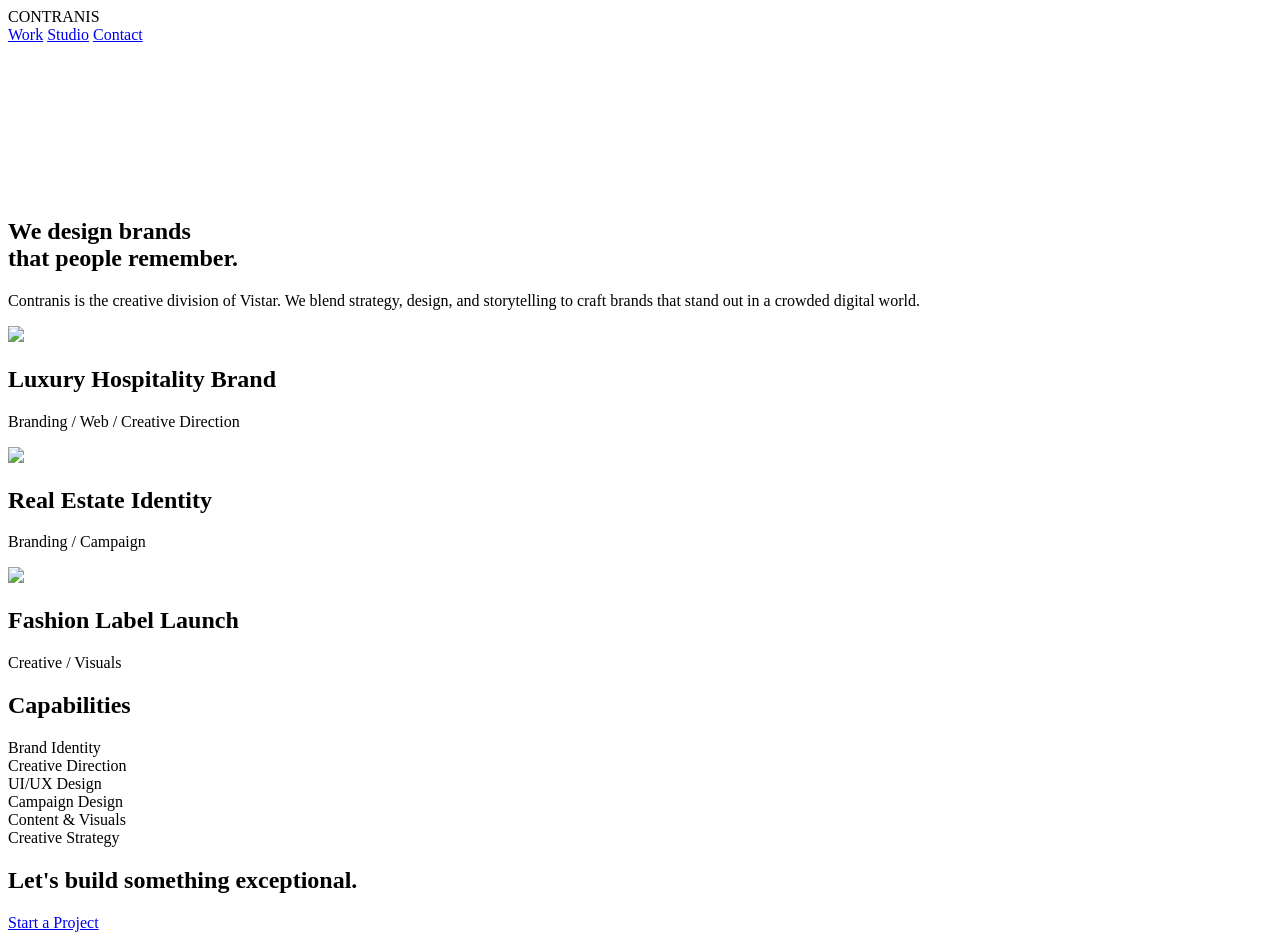
==== contranis.html @ eb8b45b0 "Create contranis.html" ====
<!DOCTYPE html>
<html lang="en">
<head>
<meta charset="UTF-8">
<meta name="viewport" content="width=device-width, initial-scale=1.0">
<title>Contranis — Creative Studio</title>

<link href="https://fonts.googleapis.com/css2?family=Inter:wght@300;400;600&family=Playfair+Display:wght@500;600&display=swap" rel="stylesheet">

<link rel="stylesheet" href="contranis.css">
</head>

<body>

<!-- NAV -->
<nav class="nav">
  <div class="logo">CONTRANIS</div>
  <div class="links">
    <a href="#">Work</a>
    <a href="#">Studio</a>
    <a href="#">Contact</a>
  </div>
</nav>

<!-- HERO -->
<section class="hero">

  <!-- VIDEO BACKGROUND -->
  <video autoplay muted loop playsinline class="hero-video">
    <source src="videos/hero.mp4" type="video/mp4">
  </video>

  <!-- DARK OVERLAY -->
  <div class="hero-overlay"></div>

  <!-- TEXT -->
  <div class="hero-content">
    <h1>We design brands<br>that people remember.</h1>
  </div>

</section>

<!-- STATEMENT -->
<section class="statement">
  <p>
    Contranis is the creative division of Vistar.  
    We blend strategy, design, and storytelling to craft brands that stand out in a crowded digital world.
  </p>
</section>

<!-- FEATURED WORK -->
<section class="work">

  <div class="project">
    <img src="images/project1.jpg">
    <div class="overlay">
      <h2>Luxury Hospitality Brand</h2>
      <p>Branding / Web / Creative Direction</p>
    </div>
  </div>

  <div class="project">
    <img src="images/project2.jpg">
    <div class="overlay">
      <h2>Real Estate Identity</h2>
      <p>Branding / Campaign</p>
    </div>
  </div>

  <div class="project">
    <img src="images/project3.jpg">
    <div class="overlay">
      <h2>Fashion Label Launch</h2>
      <p>Creative / Visuals</p>
    </div>
  </div>

</section>

<!-- CAPABILITIES -->
<section class="capabilities">

  <h2>Capabilities</h2>

  <div class="cap-grid">
    <div>Brand Identity</div>
    <div>Creative Direction</div>
    <div>UI/UX Design</div>
    <div>Campaign Design</div>
    <div>Content & Visuals</div>
    <div>Creative Strategy</div>
  </div>

</section>

<!-- CTA -->
<section class="cta">
  <h2>Let's build something exceptional.</h2>
  <a href="#">Start a Project</a>
</section>

</body>
</html>
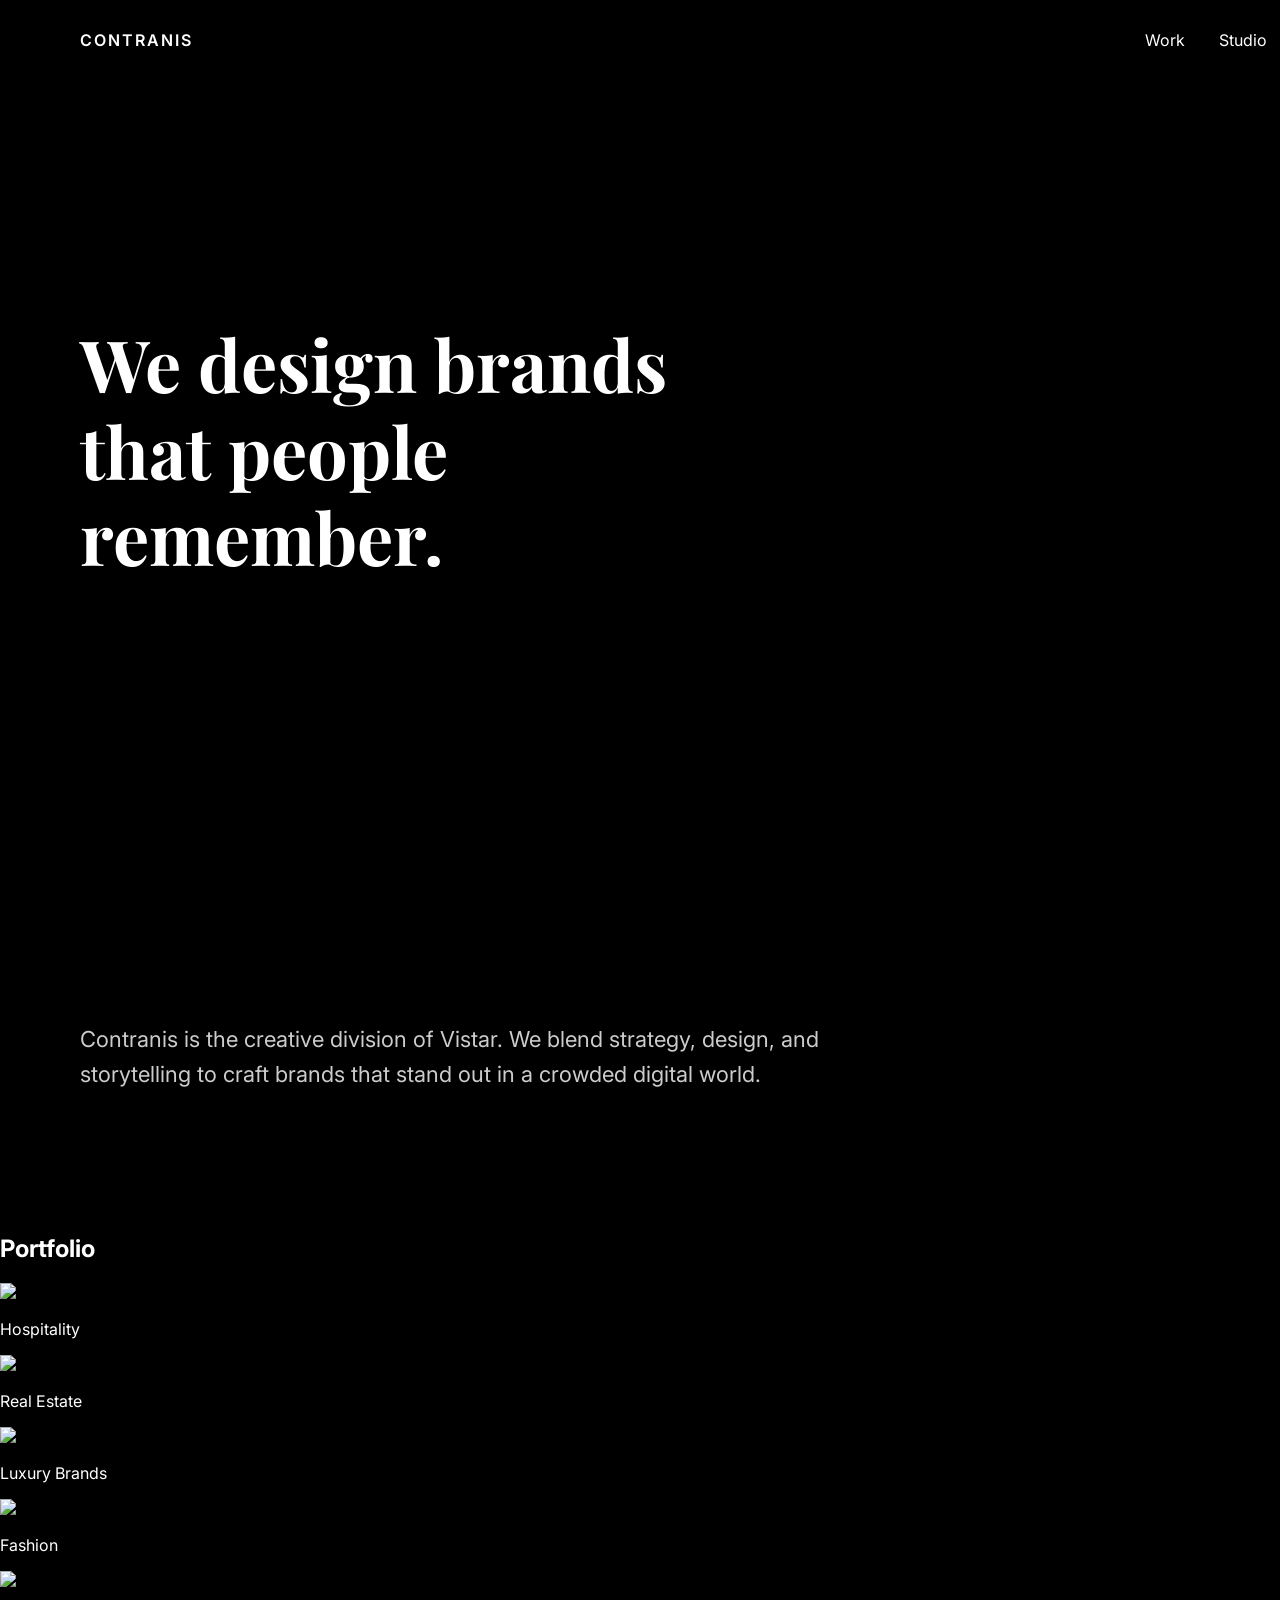
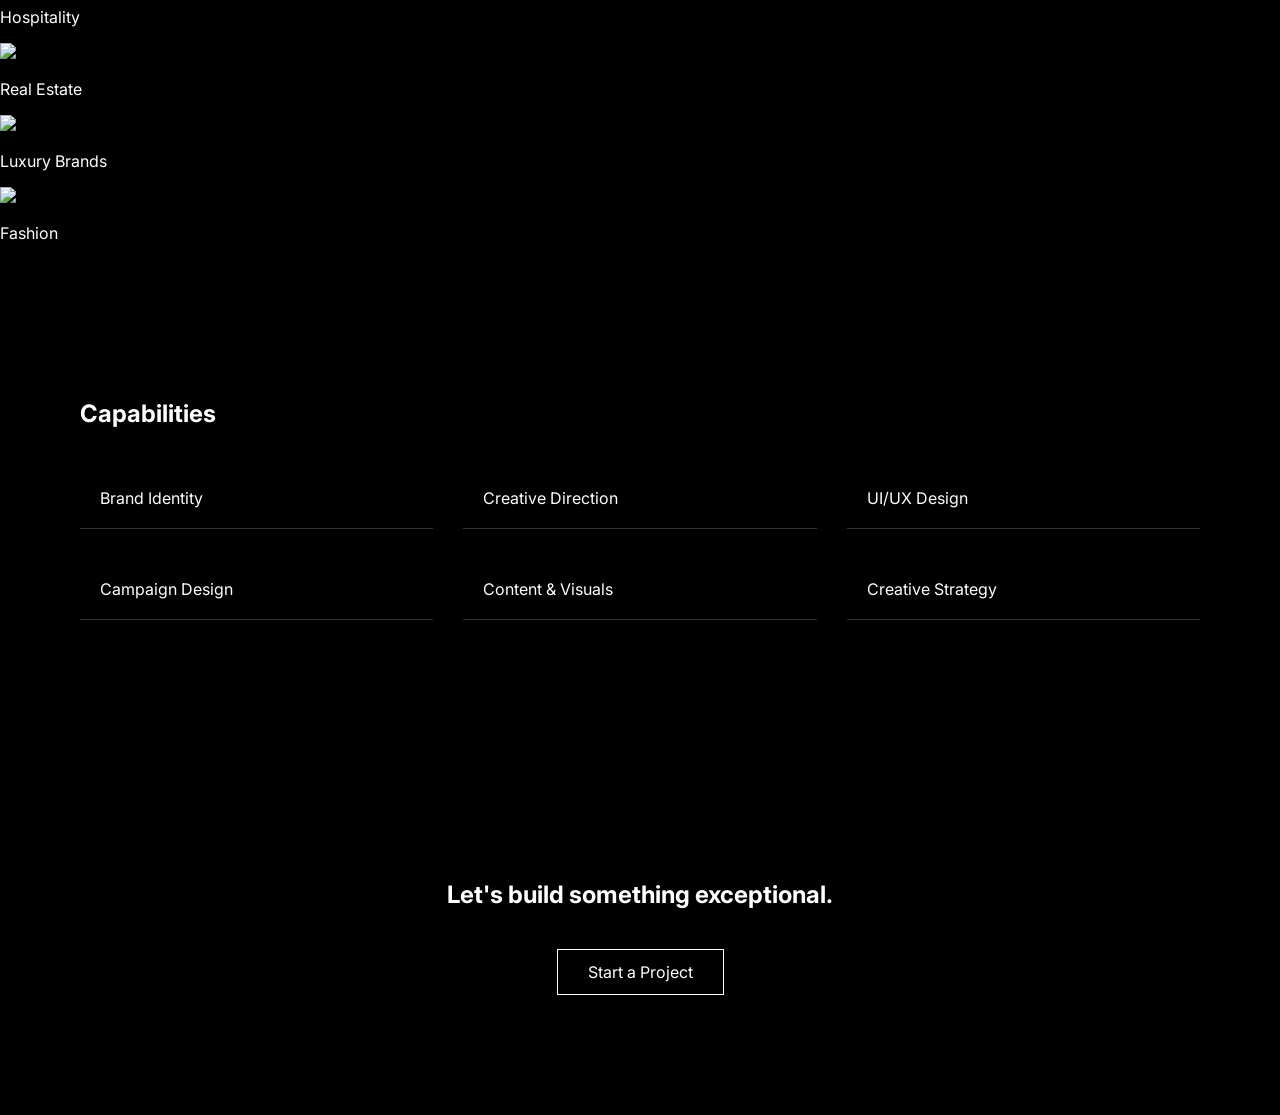
==== commit 99a65e3a: "Refactor portfolio section with horizontal scrolling" ====
--- a/contranis.html
+++ b/contranis.html
@@ -49,32 +49,56 @@
 </section>
 
 <!-- FEATURED WORK -->
-<section class="work">
+<section class="horizontal-work">
+  <h2 class="section-title">Portfolio</h2>
 
-  <div class="project">
-    <img src="images/project1.jpg">
-    <div class="overlay">
-      <h2>Luxury Hospitality Brand</h2>
-      <p>Branding / Web / Creative Direction</p>
+  <div class="scroll-container">
+    <div class="scroll-track">
+
+      <div class="scroll-item">
+        <img src="images/work1.jpg">
+        <p>Hospitality</p>
+      </div>
+
+      <div class="scroll-item">
+        <img src="images/work2.jpg">
+        <p>Real Estate</p>
+      </div>
+
+      <div class="scroll-item">
+        <img src="images/work3.jpg">
+        <p>Luxury Brands</p>
+      </div>
+
+      <div class="scroll-item">
+        <img src="images/work4.jpg">
+        <p>Fashion</p>
+      </div>
+
+      <!-- DUPLICATE FOR SMOOTH LOOP -->
+
+      <div class="scroll-item">
+        <img src="images/work1.jpg">
+        <p>Hospitality</p>
+      </div>
+
+      <div class="scroll-item">
+        <img src="images/work2.jpg">
+        <p>Real Estate</p>
+      </div>
+
+      <div class="scroll-item">
+        <img src="images/work3.jpg">
+        <p>Luxury Brands</p>
+      </div>
+
+      <div class="scroll-item">
+        <img src="images/work4.jpg">
+        <p>Fashion</p>
+      </div>
+
     </div>
   </div>
-
-  <div class="project">
-    <img src="images/project2.jpg">
-    <div class="overlay">
-      <h2>Real Estate Identity</h2>
-      <p>Branding / Campaign</p>
-    </div>
-  </div>
-
-  <div class="project">
-    <img src="images/project3.jpg">
-    <div class="overlay">
-      <h2>Fashion Label Launch</h2>
-      <p>Creative / Visuals</p>
-    </div>
-  </div>
-
 </section>
 
 <!-- CAPABILITIES -->
--- a/contranis.css
+++ b/contranis.css
@@ -0,0 +1,168 @@
+body {
+  margin: 0;
+  font-family: 'Inter', sans-serif;
+  background: #000;
+  color: white;
+}
+
+/* NAV */
+.nav {
+  display: flex;
+  justify-content: space-between;
+  padding: 30px 80px;
+  position: fixed;
+  width: 100%;
+  z-index: 1000;
+}
+
+.logo {
+  font-weight: 600;
+  letter-spacing: 2px;
+}
+
+.links a {
+  margin-left: 30px;
+  color: white;
+  text-decoration: none;
+}
+
+/* HERO SECTION */
+.hero {
+  position: relative;
+  height: 100vh;
+  overflow: hidden;
+}
+
+/* VIDEO */
+.hero-video {
+  position: absolute;
+  top: 50%;
+  left: 50%;
+  width: 120%;
+  height: 120%;
+  object-fit: cover;
+  transform: translate(-50%, -50%);
+  z-index: 1;
+}
+
+/* OVERLAY */
+.hero-overlay {
+  position: absolute;
+  width: 100%;
+  height: 100%;
+  background: rgba(0,0,0,0.5);
+  z-index: 2;
+}
+
+/* TEXT */
+.hero-content {
+  position: relative;
+  z-index: 3;
+  height: 100%;
+  display: flex;
+  align-items: center;
+  padding: 0 80px;
+}
+
+.hero-content h1 {
+  font-family: 'Playfair Display', serif;
+  font-size: 72px;
+  line-height: 1.2;
+  max-width: 700px;
+  opacity: 0;
+  transform: translateY(40px);
+  animation: fadeUp 1.2s ease forwards;
+  animation-delay: 0.5s;
+}
+
+@keyframes fadeUp {
+  to {
+    opacity: 1;
+    transform: translateY(0);
+  }
+}
+
+/* STATEMENT */
+.statement {
+  padding: 100px 80px;
+  max-width: 800px;
+}
+
+.statement p {
+  font-size: 22px;
+  line-height: 1.6;
+  color: #ccc;
+}
+
+/* WORK */
+.work {
+  display: grid;
+  grid-template-columns: 1fr;
+}
+
+.project {
+  position: relative;
+}
+
+.project img {
+  width: 100%;
+  height: 80vh;
+  object-fit: cover;
+  filter: brightness(80%);
+  transition: 0.5s;
+}
+
+.project:hover img {
+  filter: brightness(50%);
+}
+
+.overlay {
+  position: absolute;
+  bottom: 40px;
+  left: 40px;
+}
+
+.overlay h2 {
+  margin: 0;
+}
+
+/* CAPABILITIES */
+.capabilities {
+  padding: 120px 80px;
+}
+
+.capabilities h2 {
+  margin-bottom: 40px;
+}
+
+.cap-grid {
+  display: grid;
+  grid-template-columns: repeat(3, 1fr);
+  gap: 30px;
+}
+
+.cap-grid div {
+  padding: 20px;
+  border-bottom: 1px solid #333;
+}
+
+/* CTA */
+.cta {
+  padding: 120px 80px;
+  text-align: center;
+}
+
+.cta a {
+  display: inline-block;
+  margin-top: 20px;
+  padding: 12px 30px;
+  border: 1px solid white;
+  text-decoration: none;
+  color: white;
+  transition: 0.3s;
+}
+
+.cta a:hover {
+  background: white;
+  color: black;
+}
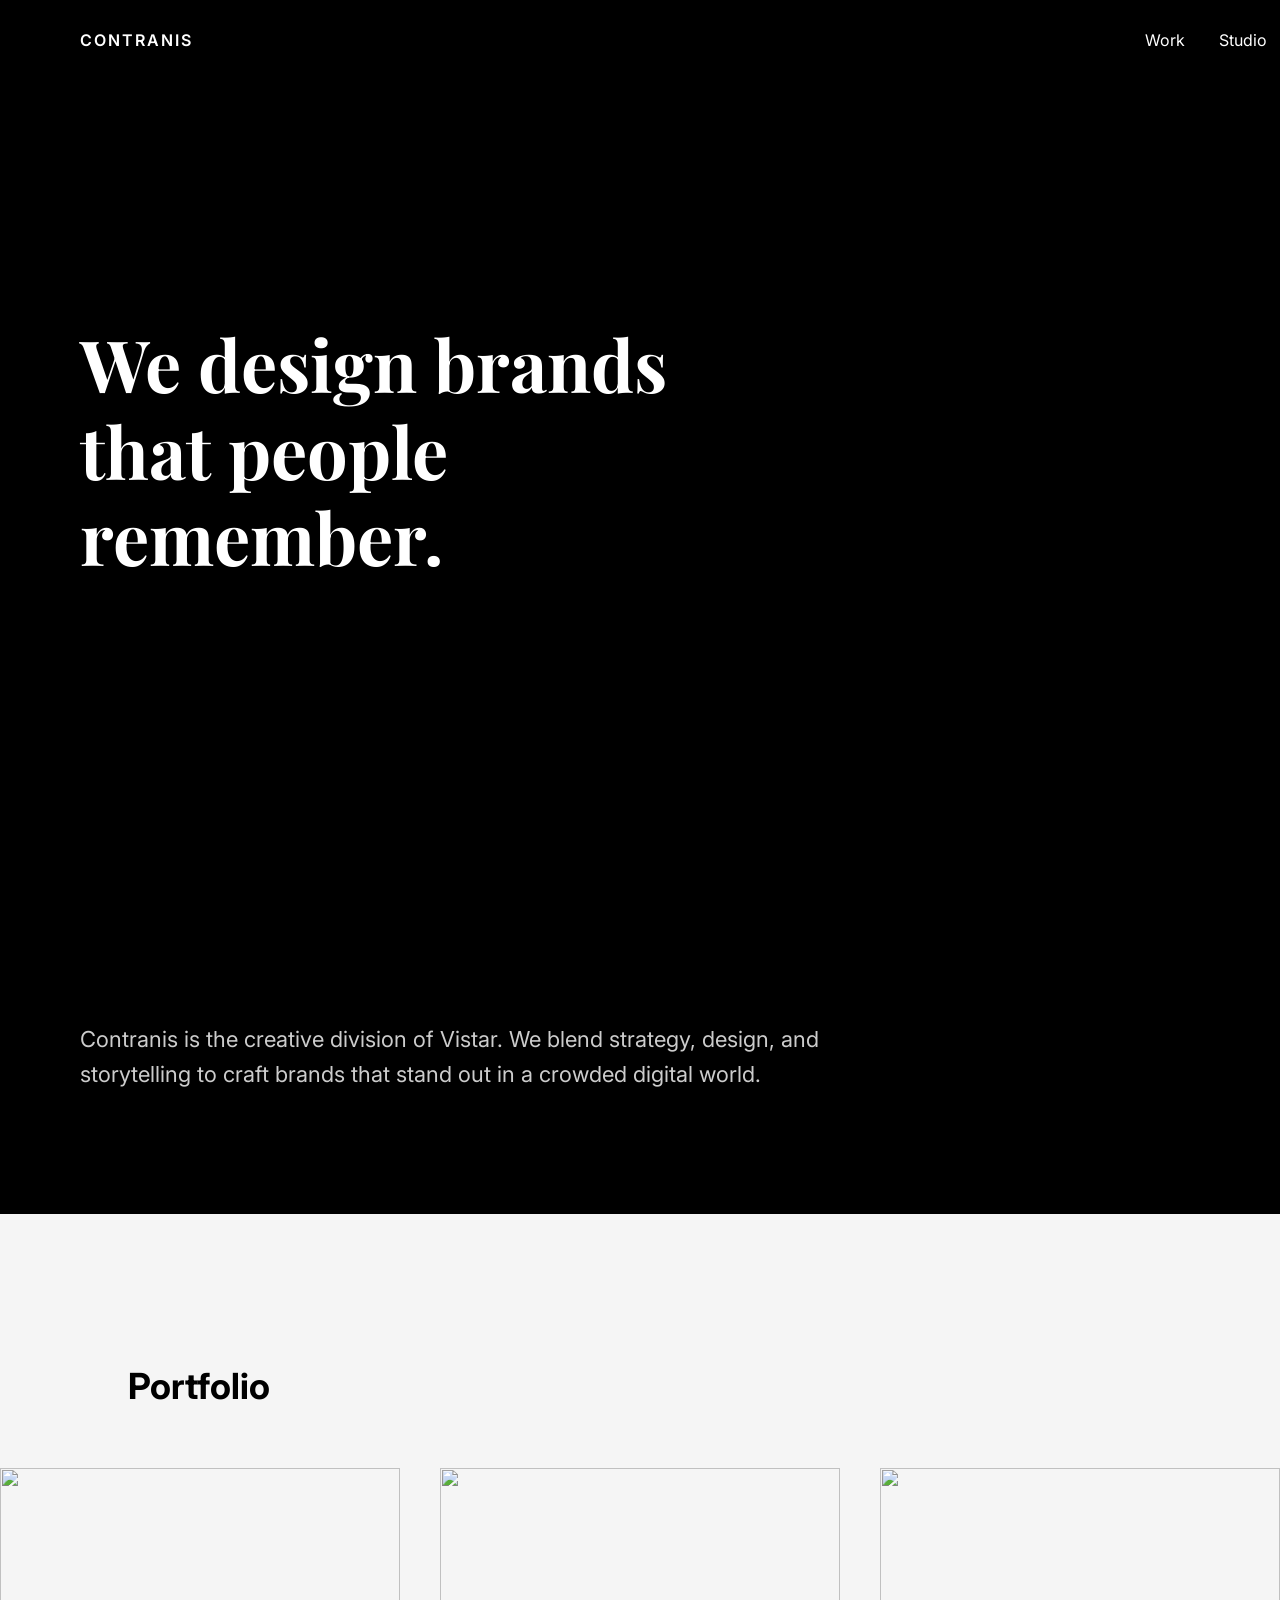
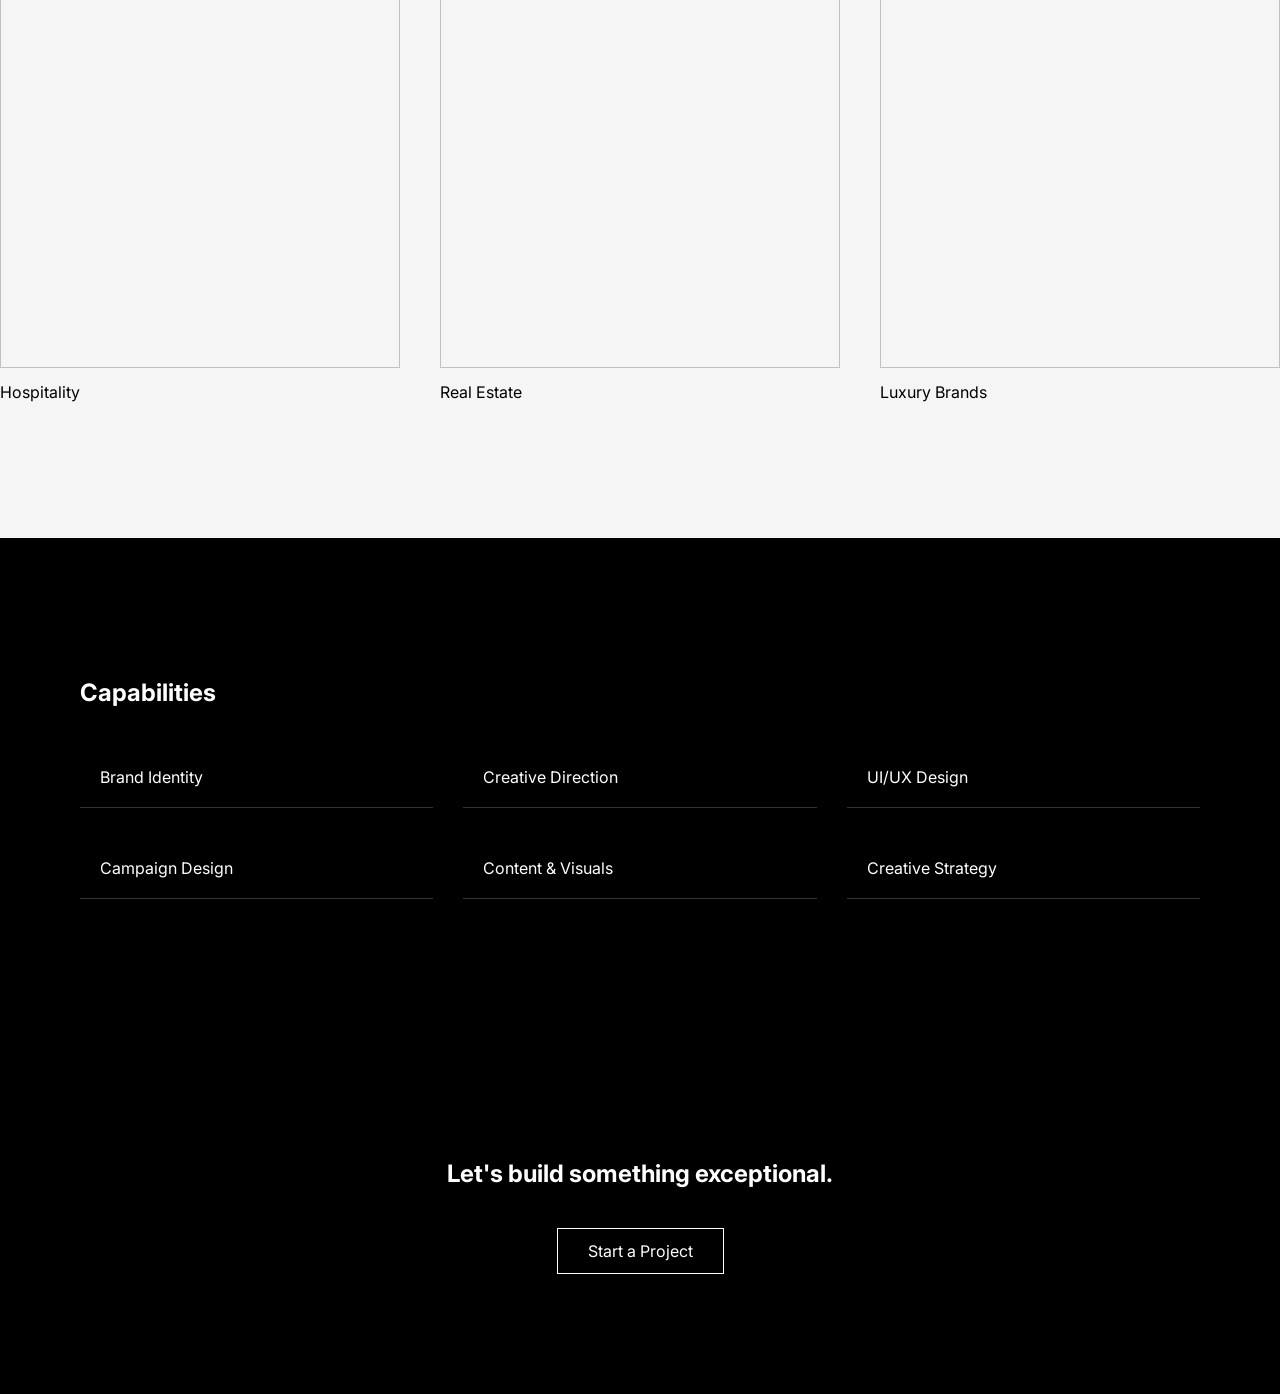
==== commit f0b85335: "Update contranis.html" ====
--- a/contranis.html
+++ b/contranis.html
@@ -10,7 +10,7 @@
 <link rel="stylesheet" href="contranis.css">
 </head>
 
-<body>
+<body class="contranis-theme">
 
 <!-- NAV -->
 <nav class="nav">
--- a/contranis.css
+++ b/contranis.css
@@ -151,6 +151,56 @@
   padding: 120px 80px;
   text-align: center;
 }
+/* HORIZONTAL PORTFOLIO */
+.horizontal-work {
+  padding: 120px 0;
+  background: #f5f5f5;
+  color: #000;
+  overflow: hidden;
+}
+
+.horizontal-work .section-title {
+  padding-left: 10%;
+  margin-bottom: 60px;
+  font-size: 36px;
+}
+
+.scroll-container {
+  overflow: hidden;
+  position: relative;
+}
+
+.scroll-track {
+  display: flex;
+  gap: 40px;
+  width: max-content;
+  animation: scrollLeft 20s linear infinite;
+}
+
+.scroll-item {
+  min-width: 400px;
+}
+
+.scroll-item img {
+  width: 100%;
+  height: 500px;
+  object-fit: cover;
+}
+
+.scroll-item p {
+  margin-top: 10px;
+  font-size: 16px;
+}
+
+/* ANIMATION */
+@keyframes scrollLeft {
+  0% {
+    transform: translateX(0);
+  }
+  100% {
+    transform: translateX(-50%);
+  }
+}
 
 .cta a {
   display: inline-block;
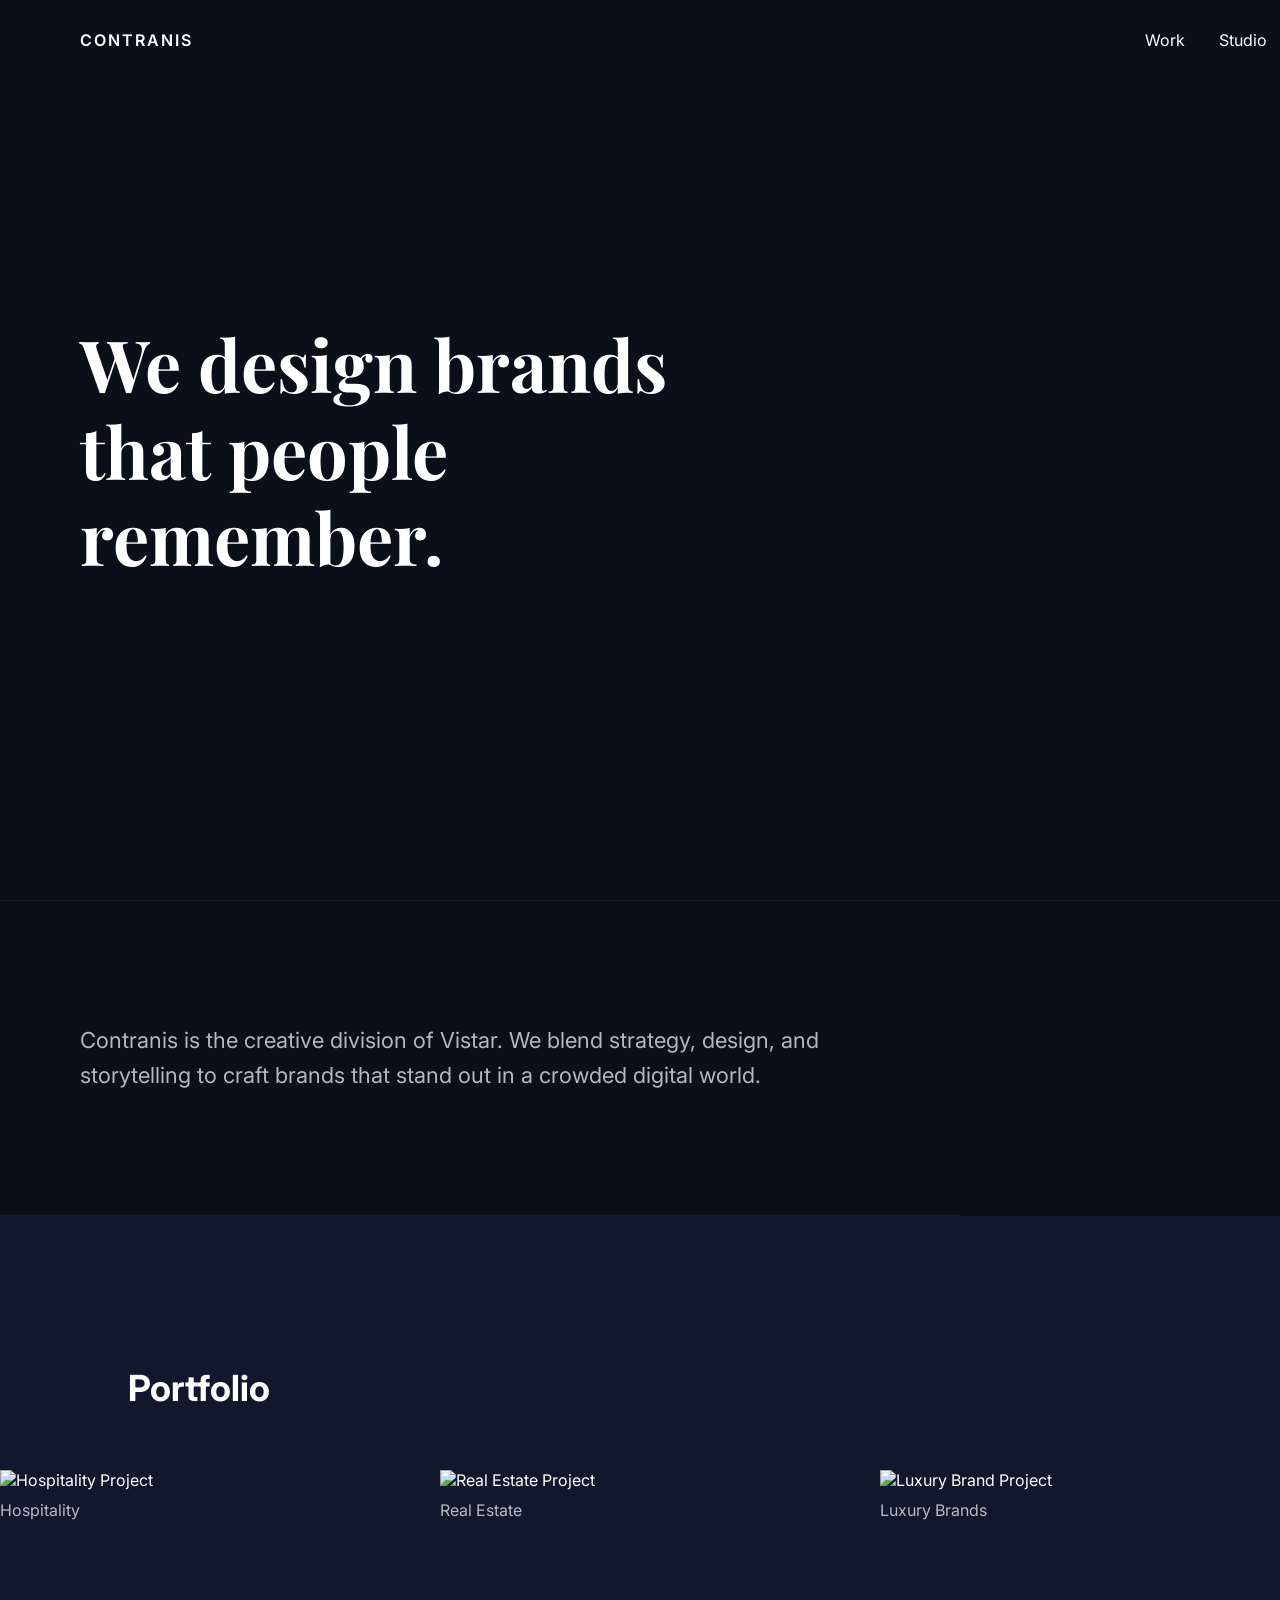
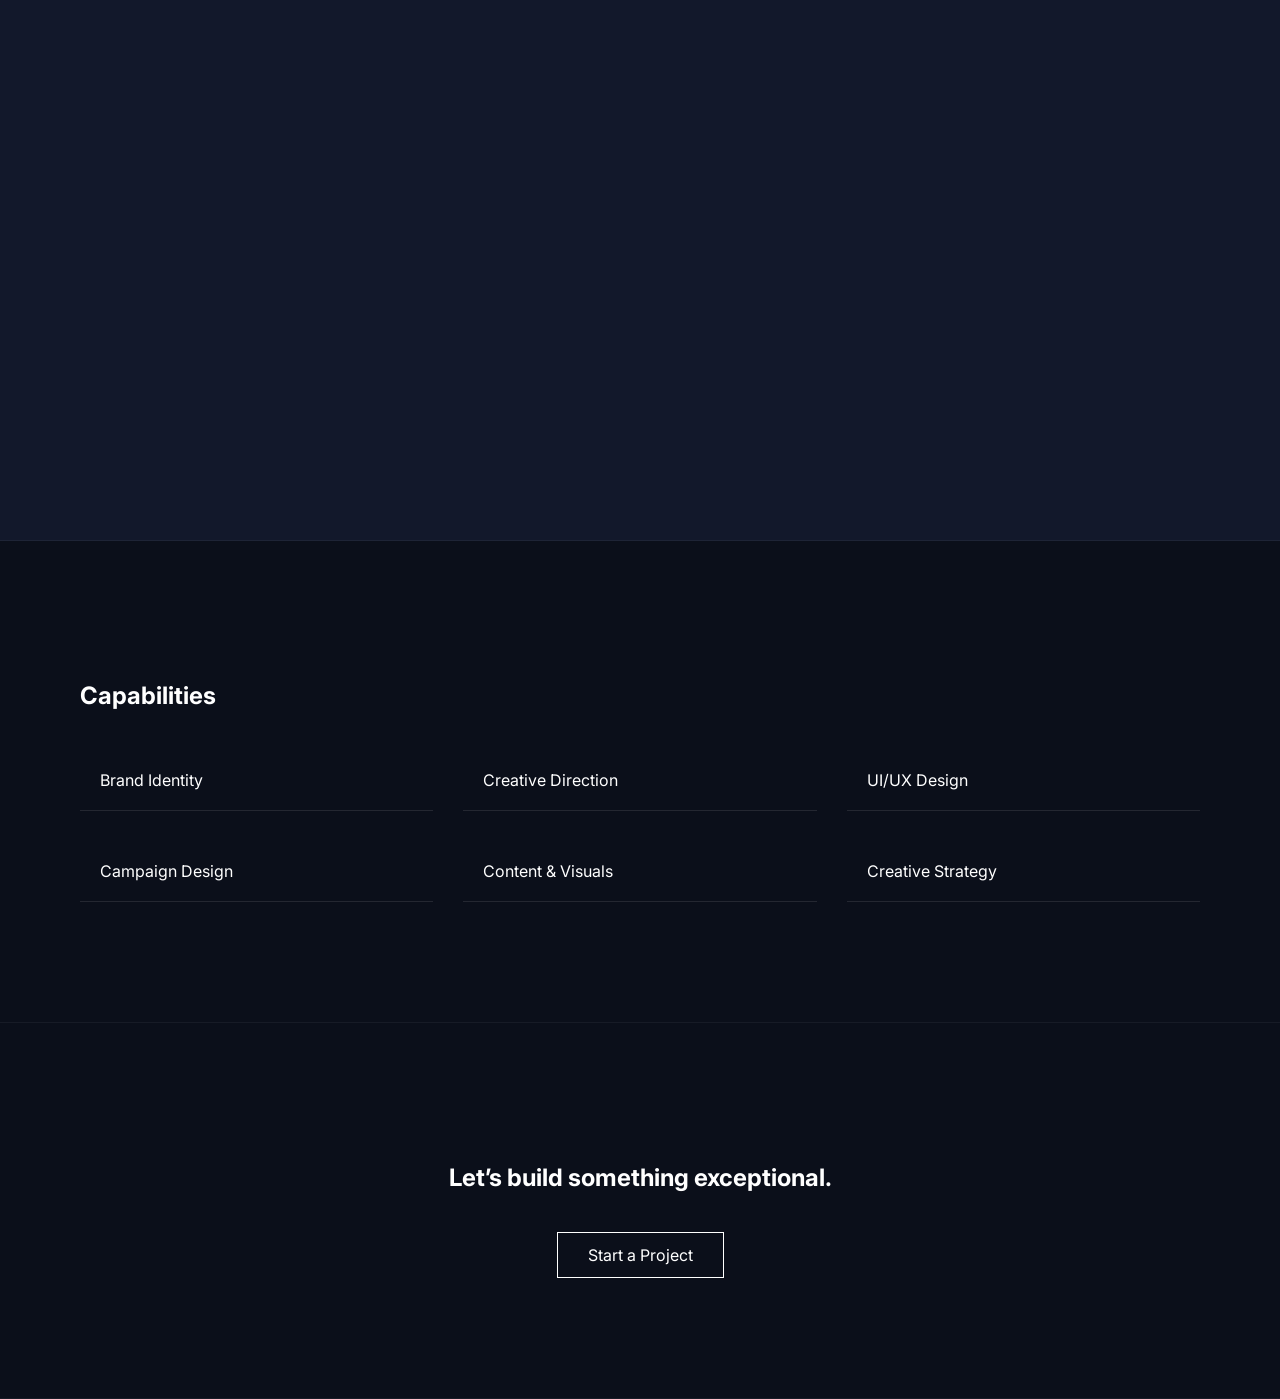
==== commit 41c97956: "Update HTML structure and fix image paths" ====
--- a/contranis.html
+++ b/contranis.html
@@ -3,10 +3,13 @@
 <head>
 <meta charset="UTF-8">
 <meta name="viewport" content="width=device-width, initial-scale=1.0">
+
 <title>Contranis — Creative Studio</title>
 
+<!-- FONTS -->
 <link href="https://fonts.googleapis.com/css2?family=Inter:wght@300;400;600&family=Playfair+Display:wght@500;600&display=swap" rel="stylesheet">
 
+<!-- CSS -->
 <link rel="stylesheet" href="contranis.css">
 </head>
 
@@ -27,10 +30,11 @@
 
   <!-- VIDEO BACKGROUND -->
   <video autoplay muted loop playsinline class="hero-video">
-    <source src="videos/hero.mp4" type="video/mp4">
+    <source src="./videos/hero.mp4" type="video/mp4">
+    Your browser does not support the video tag.
   </video>
 
-  <!-- DARK OVERLAY -->
+  <!-- OVERLAY -->
   <div class="hero-overlay"></div>
 
   <!-- TEXT -->
@@ -43,57 +47,57 @@
 <!-- STATEMENT -->
 <section class="statement">
   <p>
-    Contranis is the creative division of Vistar.  
+    Contranis is the creative division of Vistar.
     We blend strategy, design, and storytelling to craft brands that stand out in a crowded digital world.
   </p>
 </section>
 
-<!-- FEATURED WORK -->
+<!-- PORTFOLIO -->
 <section class="horizontal-work">
   <h2 class="section-title">Portfolio</h2>
 
   <div class="scroll-container">
     <div class="scroll-track">
 
+      <!-- ITEMS -->
       <div class="scroll-item">
-        <img src="images/work1.jpg">
+        <img src="./images/work1.jpg" alt="Hospitality Project">
         <p>Hospitality</p>
       </div>
 
       <div class="scroll-item">
-        <img src="images/work2.jpg">
+        <img src="./images/work2.jpg" alt="Real Estate Project">
         <p>Real Estate</p>
       </div>
 
       <div class="scroll-item">
-        <img src="images/work3.jpg">
+        <img src="./images/work3.jpg" alt="Luxury Brand Project">
         <p>Luxury Brands</p>
       </div>
 
       <div class="scroll-item">
-        <img src="images/work4.jpg">
+        <img src="./images/work4.jpg" alt="Fashion Project">
         <p>Fashion</p>
       </div>
 
-      <!-- DUPLICATE FOR SMOOTH LOOP -->
-
+      <!-- DUPLICATE FOR SMOOTH SCROLL -->
       <div class="scroll-item">
-        <img src="images/work1.jpg">
+        <img src="./images/work1.jpg" alt="">
         <p>Hospitality</p>
       </div>
 
       <div class="scroll-item">
-        <img src="images/work2.jpg">
+        <img src="./images/work2.jpg" alt="">
         <p>Real Estate</p>
       </div>
 
       <div class="scroll-item">
-        <img src="images/work3.jpg">
+        <img src="./images/work3.jpg" alt="">
         <p>Luxury Brands</p>
       </div>
 
       <div class="scroll-item">
-        <img src="images/work4.jpg">
+        <img src="./images/work4.jpg" alt="">
         <p>Fashion</p>
       </div>
 
@@ -103,7 +107,6 @@
 
 <!-- CAPABILITIES -->
 <section class="capabilities">
-
   <h2>Capabilities</h2>
 
   <div class="cap-grid">
@@ -114,12 +117,11 @@
     <div>Content & Visuals</div>
     <div>Creative Strategy</div>
   </div>
-
 </section>
 
 <!-- CTA -->
 <section class="cta">
-  <h2>Let's build something exceptional.</h2>
+  <h2>Let’s build something exceptional.</h2>
   <a href="#">Start a Project</a>
 </section>
 
--- a/contranis.css
+++ b/contranis.css
@@ -1,11 +1,12 @@
+/* RESET */
 body {
   margin: 0;
   font-family: 'Inter', sans-serif;
-  background: #000;
   color: white;
-}
-
-/* NAV */
+  background: #000; /* Vistar default stays black */
+}
+
+/* ================= NAV ================= */
 .nav {
   display: flex;
   justify-content: space-between;
@@ -26,7 +27,7 @@
   text-decoration: none;
 }
 
-/* HERO SECTION */
+/* ================= HERO ================= */
 .hero {
   position: relative;
   height: 100vh;
@@ -45,12 +46,12 @@
   z-index: 1;
 }
 
-/* OVERLAY */
+/* OVERLAY (FIXED TO NAVY) */
 .hero-overlay {
   position: absolute;
   width: 100%;
   height: 100%;
-  background: rgba(0,0,0,0.5);
+  background: rgba(11, 15, 26, 0.6);
   z-index: 2;
 }
 
@@ -82,7 +83,7 @@
   }
 }
 
-/* STATEMENT */
+/* ================= STATEMENT ================= */
 .statement {
   padding: 100px 80px;
   max-width: 800px;
@@ -94,68 +95,11 @@
   color: #ccc;
 }
 
-/* WORK */
-.work {
-  display: grid;
-  grid-template-columns: 1fr;
-}
-
-.project {
-  position: relative;
-}
-
-.project img {
-  width: 100%;
-  height: 80vh;
-  object-fit: cover;
-  filter: brightness(80%);
-  transition: 0.5s;
-}
-
-.project:hover img {
-  filter: brightness(50%);
-}
-
-.overlay {
-  position: absolute;
-  bottom: 40px;
-  left: 40px;
-}
-
-.overlay h2 {
-  margin: 0;
-}
-
-/* CAPABILITIES */
-.capabilities {
-  padding: 120px 80px;
-}
-
-.capabilities h2 {
-  margin-bottom: 40px;
-}
-
-.cap-grid {
-  display: grid;
-  grid-template-columns: repeat(3, 1fr);
-  gap: 30px;
-}
-
-.cap-grid div {
-  padding: 20px;
-  border-bottom: 1px solid #333;
-}
-
-/* CTA */
-.cta {
-  padding: 120px 80px;
-  text-align: center;
-}
-/* HORIZONTAL PORTFOLIO */
+/* ================= HORIZONTAL PORTFOLIO ================= */
 .horizontal-work {
   padding: 120px 0;
-  background: #f5f5f5;
-  color: #000;
+  background: #12182b;
+  color: #fff;
   overflow: hidden;
 }
 
@@ -190,9 +134,9 @@
 .scroll-item p {
   margin-top: 10px;
   font-size: 16px;
-}
-
-/* ANIMATION */
+  color: #aaa;
+}
+
 @keyframes scrollLeft {
   0% {
     transform: translateX(0);
@@ -200,6 +144,32 @@
   100% {
     transform: translateX(-50%);
   }
+}
+
+/* ================= CAPABILITIES ================= */
+.capabilities {
+  padding: 120px 80px;
+}
+
+.capabilities h2 {
+  margin-bottom: 40px;
+}
+
+.cap-grid {
+  display: grid;
+  grid-template-columns: repeat(3, 1fr);
+  gap: 30px;
+}
+
+.cap-grid div {
+  padding: 20px;
+  border-bottom: 1px solid rgba(255,255,255,0.1);
+}
+
+/* ================= CTA ================= */
+.cta {
+  padding: 120px 80px;
+  text-align: center;
 }
 
 .cta a {
@@ -216,3 +186,33 @@
   background: white;
   color: black;
 }
+
+/* ================= CONTRANIS NAVY THEME ================= */
+
+body.contranis-theme {
+  background: #0b0f1a !important;
+  color: #ffffff !important;
+}
+
+/* Sections */
+.contranis-theme .hero,
+.contranis-theme .statement,
+.contranis-theme .capabilities,
+.contranis-theme .cta {
+  background: #0b0f1a !important;
+}
+
+/* Portfolio section */
+.contranis-theme .horizontal-work {
+  background: #12182b !important;
+}
+
+/* Text */
+.contranis-theme p {
+  color: rgba(255,255,255,0.7);
+}
+
+/* Borders */
+.contranis-theme section {
+  border-bottom: 1px solid rgba(255,255,255,0.05);
+}
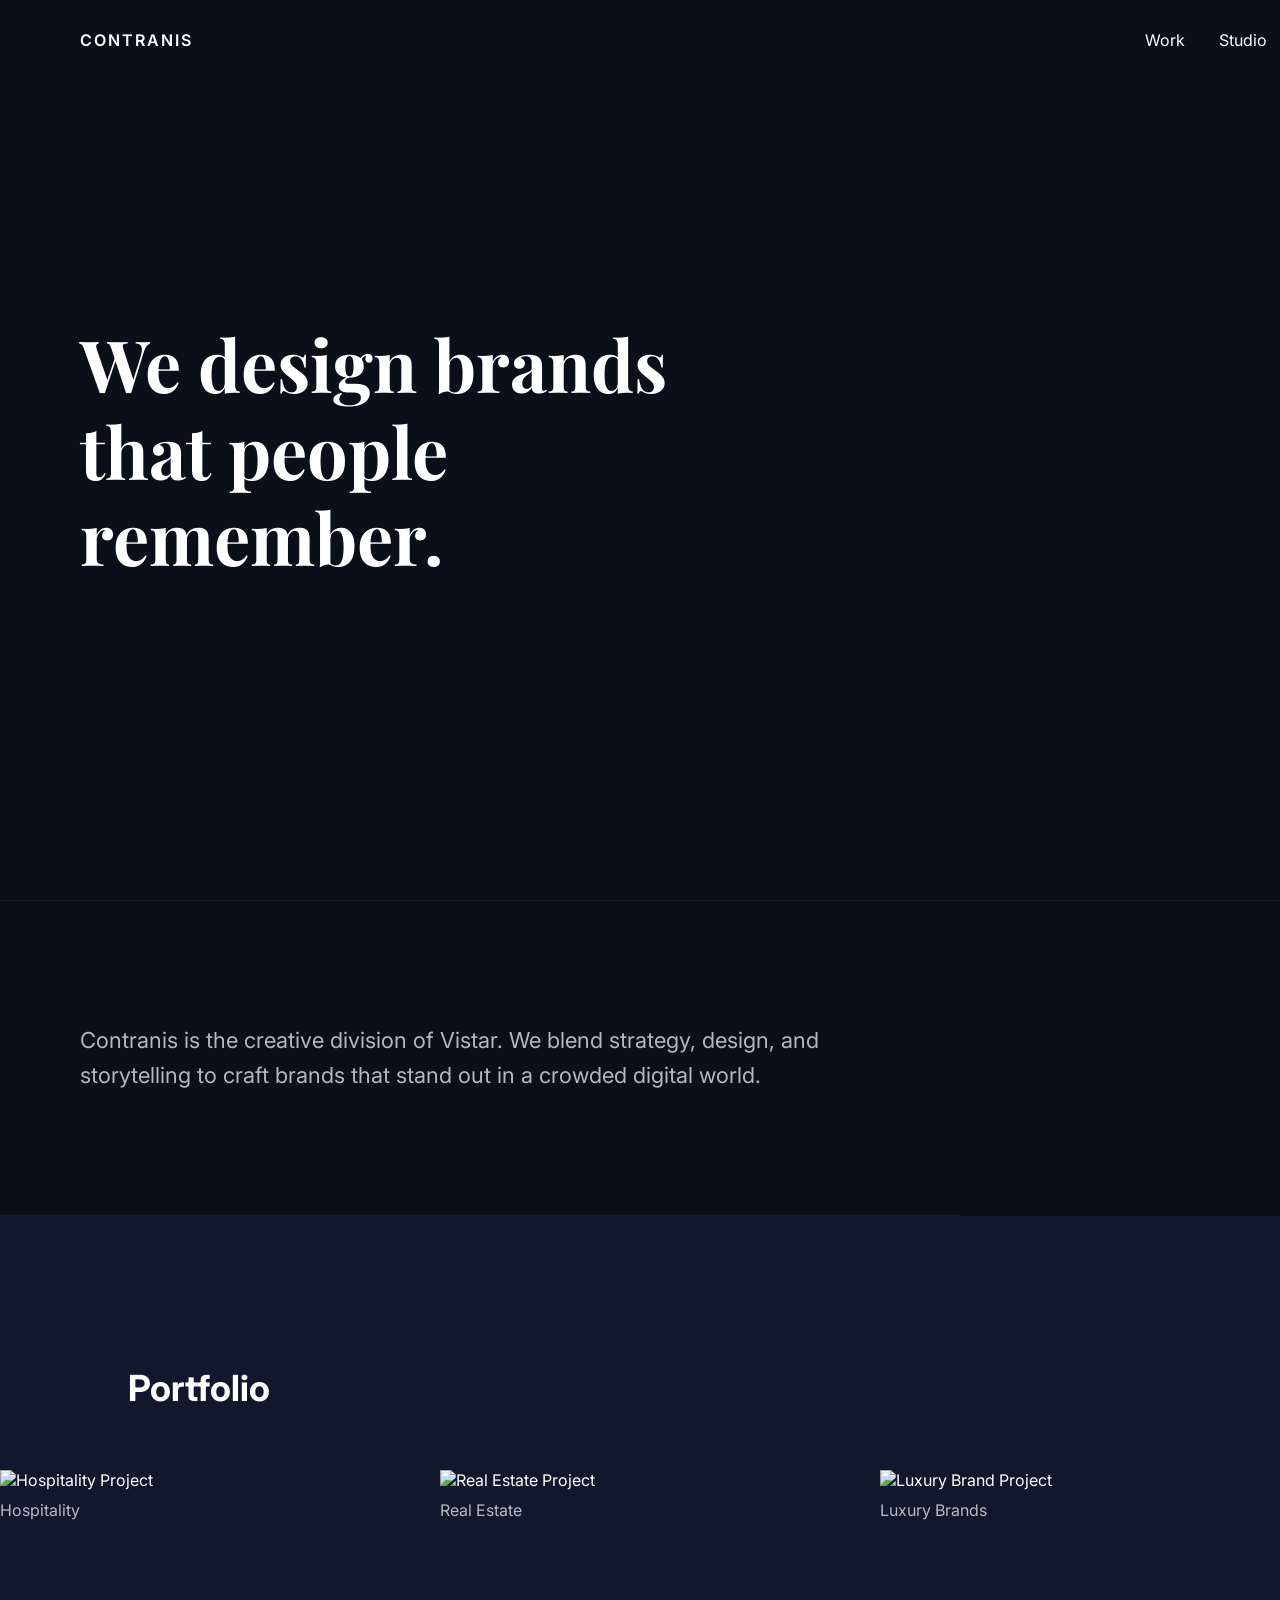
==== commit 1087039e: "Remove capabilities section and update final CTA" ====
--- a/contranis.html
+++ b/contranis.html
@@ -105,25 +105,15 @@
   </div>
 </section>
 
-<!-- CAPABILITIES -->
-<section class="capabilities">
-  <h2>Capabilities</h2>
 
-  <div class="cap-grid">
-    <div>Brand Identity</div>
-    <div>Creative Direction</div>
-    <div>UI/UX Design</div>
-    <div>Campaign Design</div>
-    <div>Content & Visuals</div>
-    <div>Creative Strategy</div>
-  </div>
+
+<!-- <section class="final-cta">
+
+  <h1>LET’S WORK<br>TOGETHER</h1>
+
+  <a href="#" class="cta-button">Contact Us</a>
+
+  <p class="cta-sub">Founded in 2025 • Contranis Studio</p>
+
 </section>
-
-<!-- CTA -->
-<section class="cta">
-  <h2>Let’s build something exceptional.</h2>
-  <a href="#">Start a Project</a>
-</section>
-
-</body>
-</html>
+  
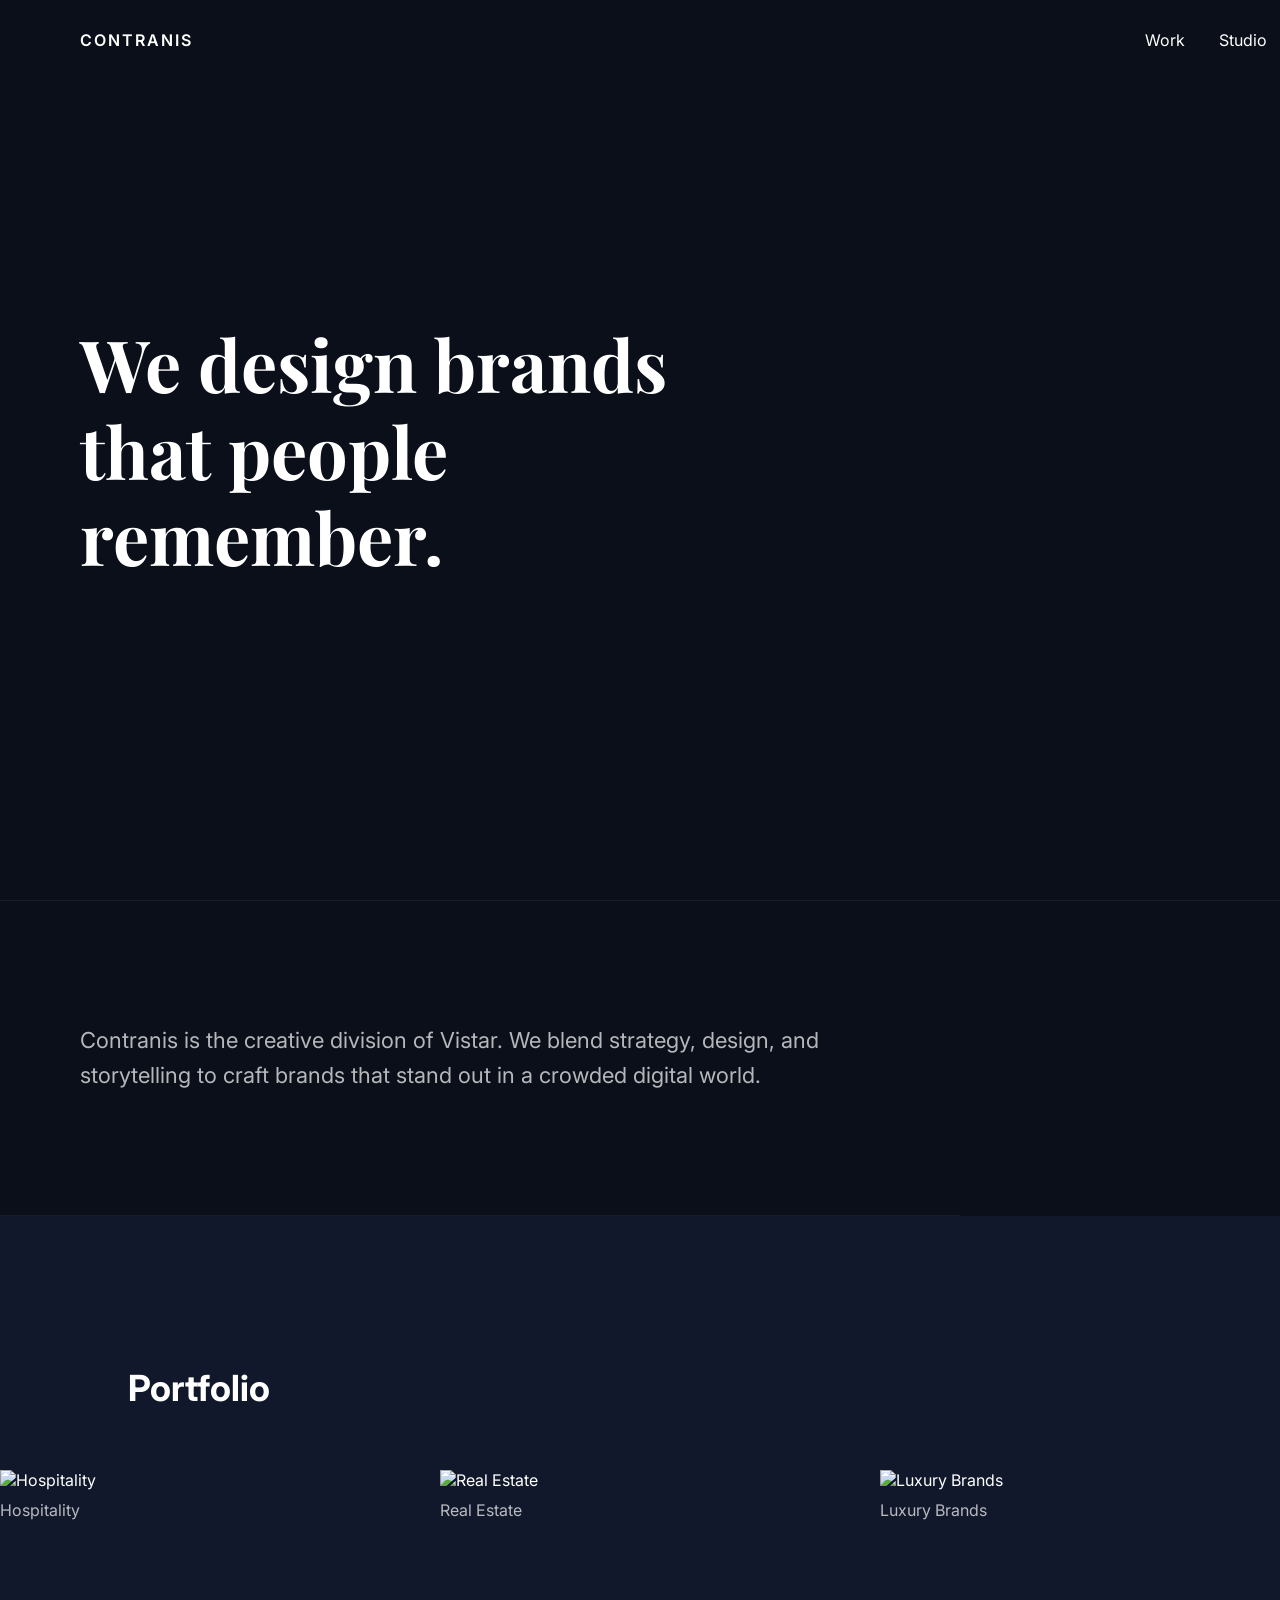
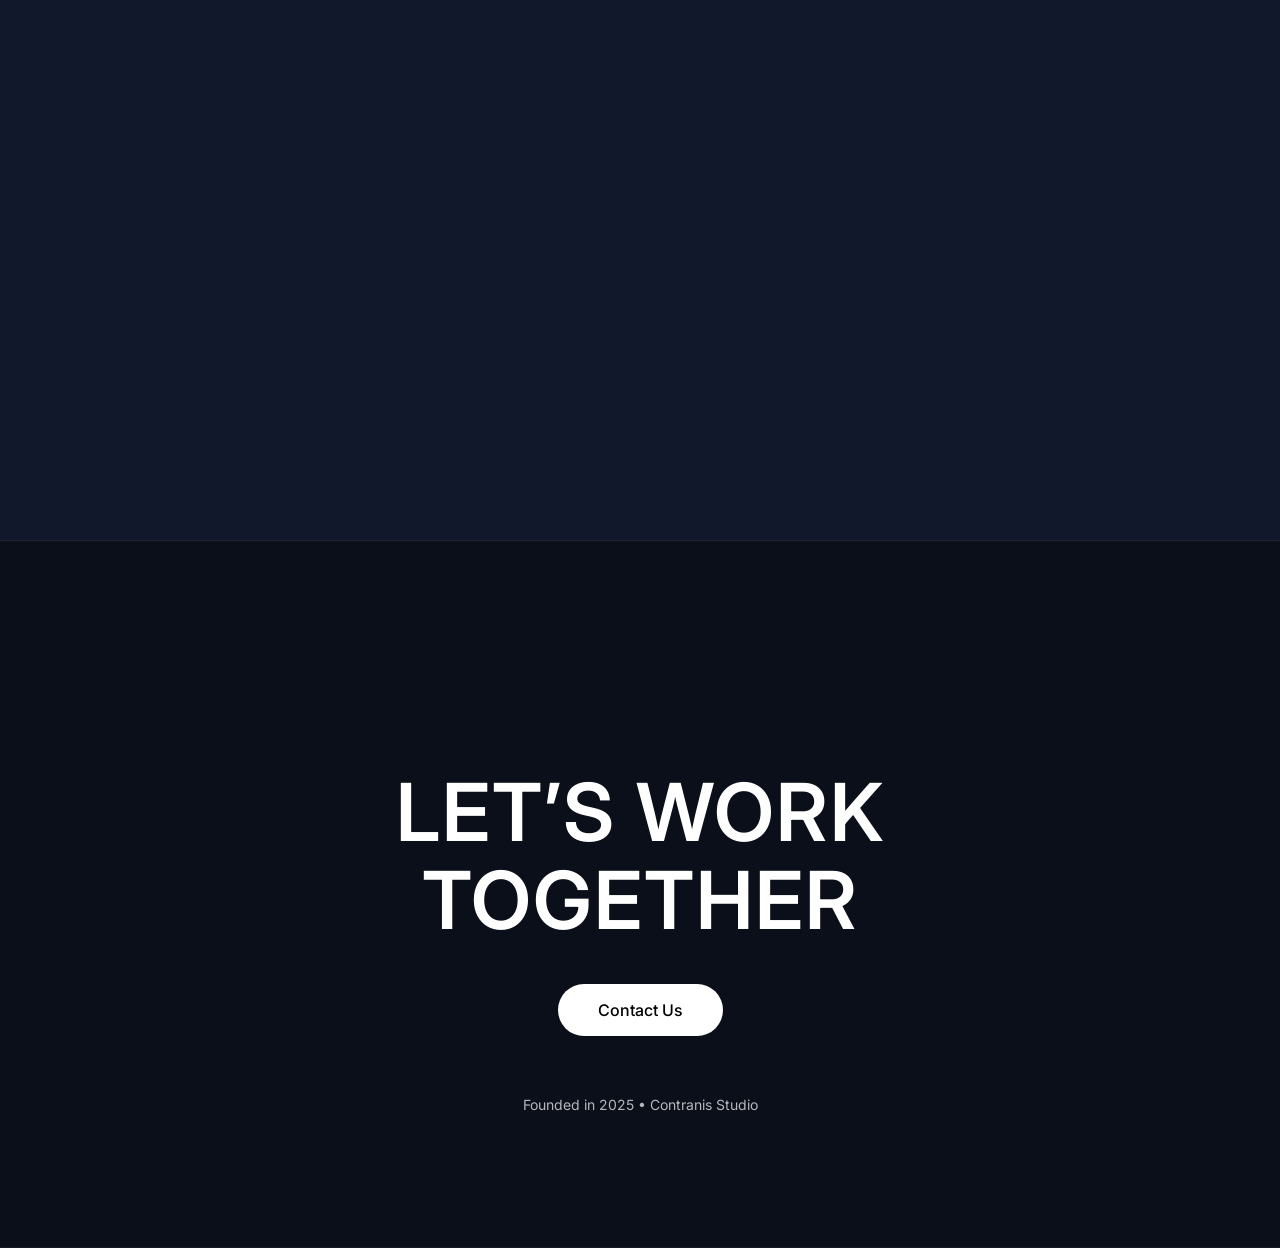
==== commit a55b2ee7: "Refactor contranis.html for cleaner structure" ====
--- a/contranis.html
+++ b/contranis.html
@@ -1,119 +1,110 @@
 <!DOCTYPE html>
 <html lang="en">
 <head>
-<meta charset="UTF-8">
-<meta name="viewport" content="width=device-width, initial-scale=1.0">
+  <meta charset="UTF-8">
+  <meta name="viewport" content="width=device-width, initial-scale=1.0">
+  <title>Contranis — Creative Studio</title>
 
-<title>Contranis — Creative Studio</title>
+  <!-- FONTS -->
+  <link href="https://fonts.googleapis.com/css2?family=Inter:wght@300;400;600&family=Playfair+Display:wght@500;600&display=swap" rel="stylesheet">
 
-<!-- FONTS -->
-<link href="https://fonts.googleapis.com/css2?family=Inter:wght@300;400;600&family=Playfair+Display:wght@500;600&display=swap" rel="stylesheet">
-
-<!-- CSS -->
-<link rel="stylesheet" href="contranis.css">
+  <!-- CSS -->
+  <link rel="stylesheet" href="contranis.css">
 </head>
 
 <body class="contranis-theme">
 
-<!-- NAV -->
-<nav class="nav">
-  <div class="logo">CONTRANIS</div>
-  <div class="links">
-    <a href="#">Work</a>
-    <a href="#">Studio</a>
-    <a href="#">Contact</a>
-  </div>
-</nav>
+  <!-- NAV -->
+  <nav class="nav">
+    <div class="logo">CONTRANIS</div>
+    <div class="links">
+      <a href="#">Work</a>
+      <a href="#">Studio</a>
+      <a href="#">Contact</a>
+    </div>
+  </nav>
 
-<!-- HERO -->
-<section class="hero">
+  <!-- HERO -->
+  <section class="hero">
+    
+    <video autoplay muted loop playsinline class="hero-video">
+      <source src="./videos/hero.mp4" type="video/mp4">
+    </video>
 
-  <!-- VIDEO BACKGROUND -->
-  <video autoplay muted loop playsinline class="hero-video">
-    <source src="./videos/hero.mp4" type="video/mp4">
-    Your browser does not support the video tag.
-  </video>
+    <div class="hero-overlay"></div>
 
-  <!-- OVERLAY -->
-  <div class="hero-overlay"></div>
+    <div class="hero-content">
+      <h1>We design brands<br>that people remember.</h1>
+    </div>
 
-  <!-- TEXT -->
-  <div class="hero-content">
-    <h1>We design brands<br>that people remember.</h1>
-  </div>
+  </section>
 
-</section>
+  <!-- STATEMENT -->
+  <section class="statement">
+    <p>
+      Contranis is the creative division of Vistar.
+      We blend strategy, design, and storytelling to craft brands that stand out in a crowded digital world.
+    </p>
+  </section>
 
-<!-- STATEMENT -->
-<section class="statement">
-  <p>
-    Contranis is the creative division of Vistar.
-    We blend strategy, design, and storytelling to craft brands that stand out in a crowded digital world.
-  </p>
-</section>
+  <!-- PORTFOLIO -->
+  <section class="horizontal-work">
+    <h2 class="section-title">Portfolio</h2>
 
-<!-- PORTFOLIO -->
-<section class="horizontal-work">
-  <h2 class="section-title">Portfolio</h2>
+    <div class="scroll-container">
+      <div class="scroll-track">
 
-  <div class="scroll-container">
-    <div class="scroll-track">
+        <div class="scroll-item">
+          <img src="./images/work1.jpg" alt="Hospitality">
+          <p>Hospitality</p>
+        </div>
 
-      <!-- ITEMS -->
-      <div class="scroll-item">
-        <img src="./images/work1.jpg" alt="Hospitality Project">
-        <p>Hospitality</p>
+        <div class="scroll-item">
+          <img src="./images/work2.jpg" alt="Real Estate">
+          <p>Real Estate</p>
+        </div>
+
+        <div class="scroll-item">
+          <img src="./images/work3.jpg" alt="Luxury Brands">
+          <p>Luxury Brands</p>
+        </div>
+
+        <div class="scroll-item">
+          <img src="./images/work4.jpg" alt="Fashion">
+          <p>Fashion</p>
+        </div>
+
+        <!-- Duplicate for smooth scroll -->
+        <div class="scroll-item">
+          <img src="./images/work1.jpg" alt="">
+          <p>Hospitality</p>
+        </div>
+
+        <div class="scroll-item">
+          <img src="./images/work2.jpg" alt="">
+          <p>Real Estate</p>
+        </div>
+
+        <div class="scroll-item">
+          <img src="./images/work3.jpg" alt="">
+          <p>Luxury Brands</p>
+        </div>
+
+        <div class="scroll-item">
+          <img src="./images/work4.jpg" alt="">
+          <p>Fashion</p>
+        </div>
+
       </div>
+    </div>
+  </section>
 
-      <div class="scroll-item">
-        <img src="./images/work2.jpg" alt="Real Estate Project">
-        <p>Real Estate</p>
-      </div>
+  <!-- FINAL CTA -->
+  <section class="final-cta">
+    <h1>LET’S WORK<br>TOGETHER</h1>
+    <a href="#" class="cta-button">Contact Us</a>
+    <p class="cta-sub">Founded in 2025 • Contranis Studio</p>
+  </section>
 
-      <div class="scroll-item">
-        <img src="./images/work3.jpg" alt="Luxury Brand Project">
-        <p>Luxury Brands</p>
-      </div>
-
-      <div class="scroll-item">
-        <img src="./images/work4.jpg" alt="Fashion Project">
-        <p>Fashion</p>
-      </div>
-
-      <!-- DUPLICATE FOR SMOOTH SCROLL -->
-      <div class="scroll-item">
-        <img src="./images/work1.jpg" alt="">
-        <p>Hospitality</p>
-      </div>
-
-      <div class="scroll-item">
-        <img src="./images/work2.jpg" alt="">
-        <p>Real Estate</p>
-      </div>
-
-      <div class="scroll-item">
-        <img src="./images/work3.jpg" alt="">
-        <p>Luxury Brands</p>
-      </div>
-
-      <div class="scroll-item">
-        <img src="./images/work4.jpg" alt="">
-        <p>Fashion</p>
-      </div>
-
-    </div>
-  </div>
-</section>
-
-
-
-<!-- <section class="final-cta">
-
-  <h1>LET’S WORK<br>TOGETHER</h1>
-
-  <a href="#" class="cta-button">Contact Us</a>
-
-  <p class="cta-sub">Founded in 2025 • Contranis Studio</p>
-
-</section>
-  
+</body>
+</html>
--- a/contranis.css
+++ b/contranis.css
@@ -3,7 +3,7 @@
   margin: 0;
   font-family: 'Inter', sans-serif;
   color: white;
-  background: #000; /* Vistar default stays black */
+  background: #000;
 }
 
 /* ================= NAV ================= */
@@ -46,7 +46,7 @@
   z-index: 1;
 }
 
-/* OVERLAY (FIXED TO NAVY) */
+/* OVERLAY */
 .hero-overlay {
   position: absolute;
   width: 100%;
@@ -95,12 +95,13 @@
   color: #ccc;
 }
 
-/* ================= HORIZONTAL PORTFOLIO ================= */
+/* ================= PORTFOLIO ================= */
 .horizontal-work {
   padding: 120px 0;
   background: #12182b;
   color: #fff;
   overflow: hidden;
+  position: relative;
 }
 
 .horizontal-work .section-title {
@@ -146,73 +147,69 @@
   }
 }
 
-/* ================= CAPABILITIES ================= */
-.capabilities {
-  padding: 120px 80px;
-}
-
-.capabilities h2 {
+/* ================= FINAL CTA ================= */
+.final-cta {
+  padding: 160px 20px 120px;
+  background: #0b0f1a;
+  display: flex;
+  flex-direction: column;
+  justify-content: center;
+  align-items: center;
+  text-align: center;
+}
+
+.final-cta h1 {
+  font-size: 80px;
+  line-height: 1.1;
+  font-weight: 600;
+  letter-spacing: 2px;
   margin-bottom: 40px;
 }
 
-.cap-grid {
-  display: grid;
-  grid-template-columns: repeat(3, 1fr);
-  gap: 30px;
-}
-
-.cap-grid div {
-  padding: 20px;
-  border-bottom: 1px solid rgba(255,255,255,0.1);
-}
-
-/* ================= CTA ================= */
-.cta {
-  padding: 120px 80px;
-  text-align: center;
-}
-
-.cta a {
+/* BUTTON */
+.cta-button {
   display: inline-block;
-  margin-top: 20px;
-  padding: 12px 30px;
-  border: 1px solid white;
-  text-decoration: none;
-  color: white;
-  transition: 0.3s;
-}
-
-.cta a:hover {
+  padding: 16px 40px;
   background: white;
   color: black;
-}
-
-/* ================= CONTRANIS NAVY THEME ================= */
-
+  border-radius: 40px;
+  text-decoration: none;
+  font-weight: 500;
+  transition: 0.3s ease;
+}
+
+.cta-button:hover {
+  transform: scale(1.05);
+}
+
+/* SUBTEXT */
+.cta-sub {
+  margin-top: 60px;
+  font-size: 14px;
+  color: rgba(255,255,255,0.5);
+}
+
+/* ================= CONTRANIS THEME ================= */
 body.contranis-theme {
   background: #0b0f1a !important;
   color: #ffffff !important;
 }
 
-/* Sections */
 .contranis-theme .hero,
 .contranis-theme .statement,
-.contranis-theme .capabilities,
-.contranis-theme .cta {
-  background: #0b0f1a !important;
-}
-
-/* Portfolio section */
+.contranis-theme .horizontal-work,
+.contranis-theme .final-cta {
+  background: #0b0f1a;
+}
+
 .contranis-theme .horizontal-work {
-  background: #12182b !important;
-}
-
-/* Text */
+  background: #12182b;
+}
+
 .contranis-theme p {
   color: rgba(255,255,255,0.7);
 }
 
-/* Borders */
 .contranis-theme section {
   border-bottom: 1px solid rgba(255,255,255,0.05);
 }
